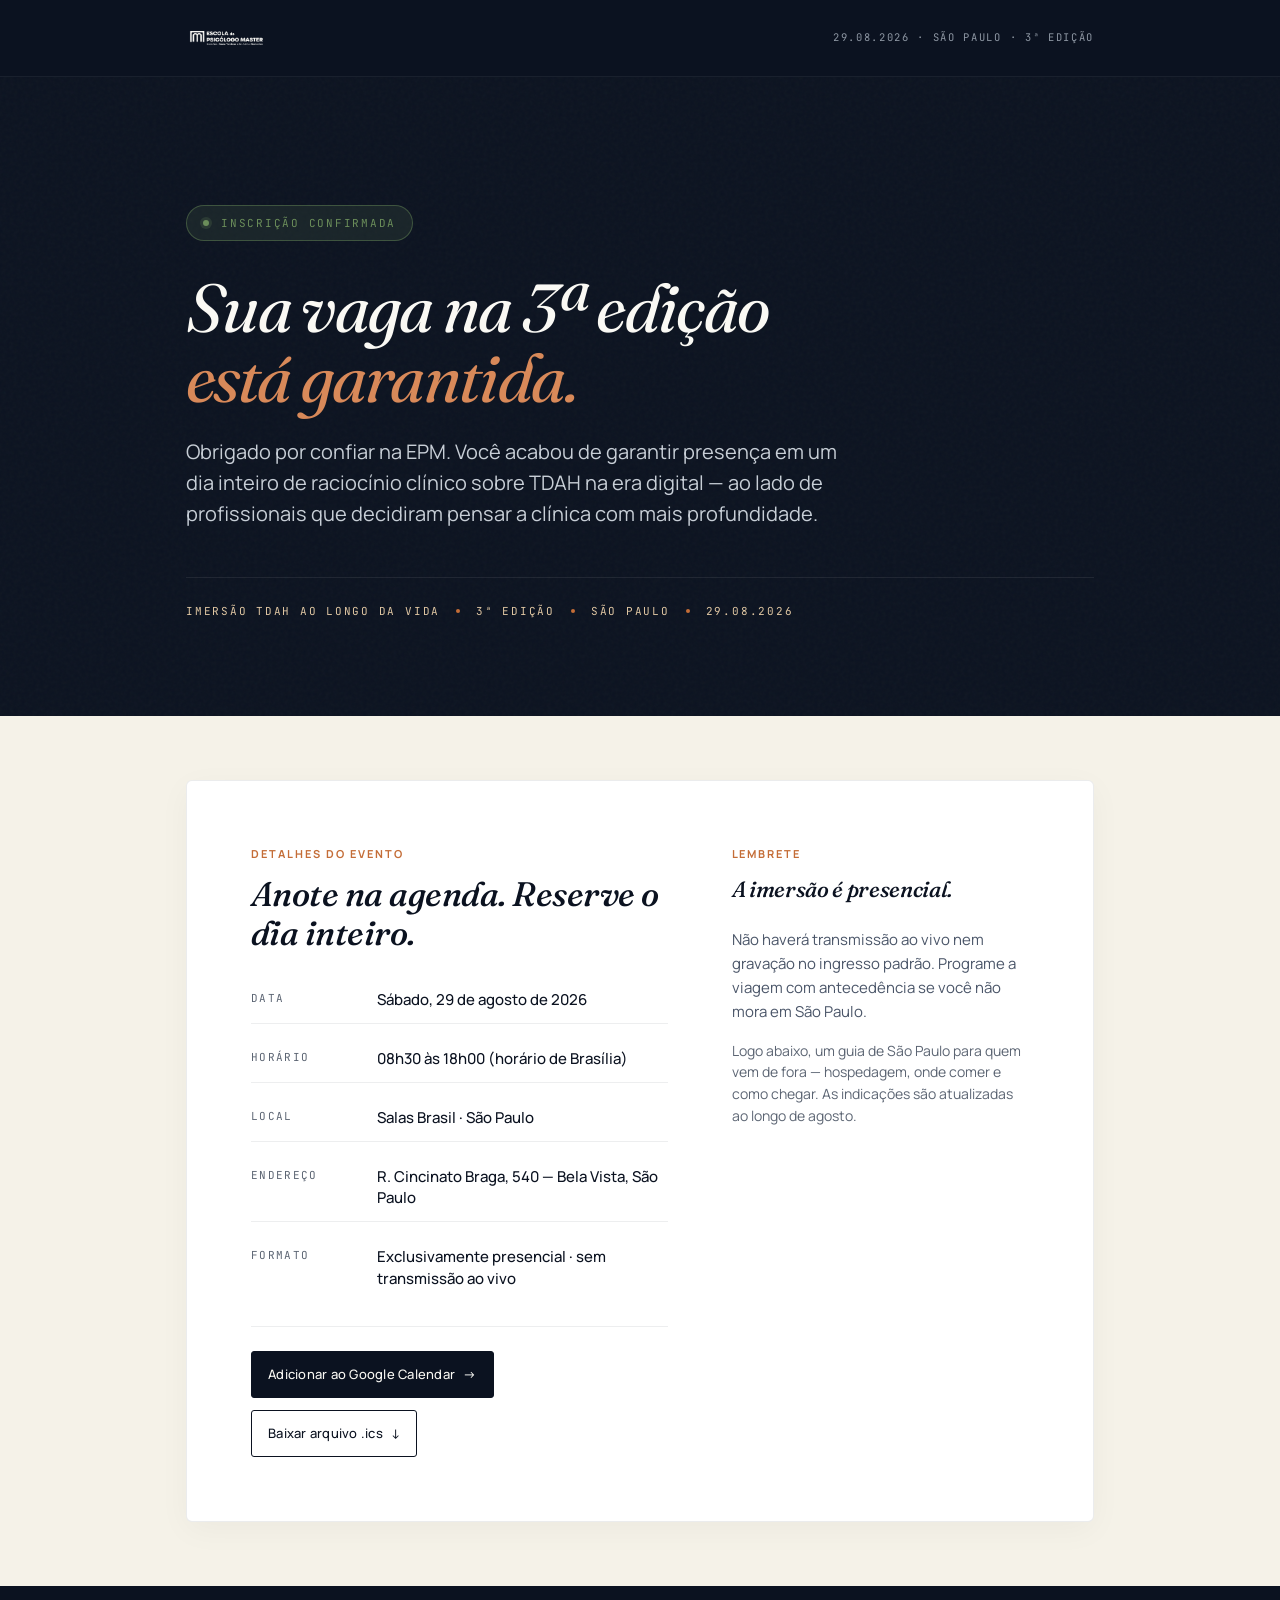
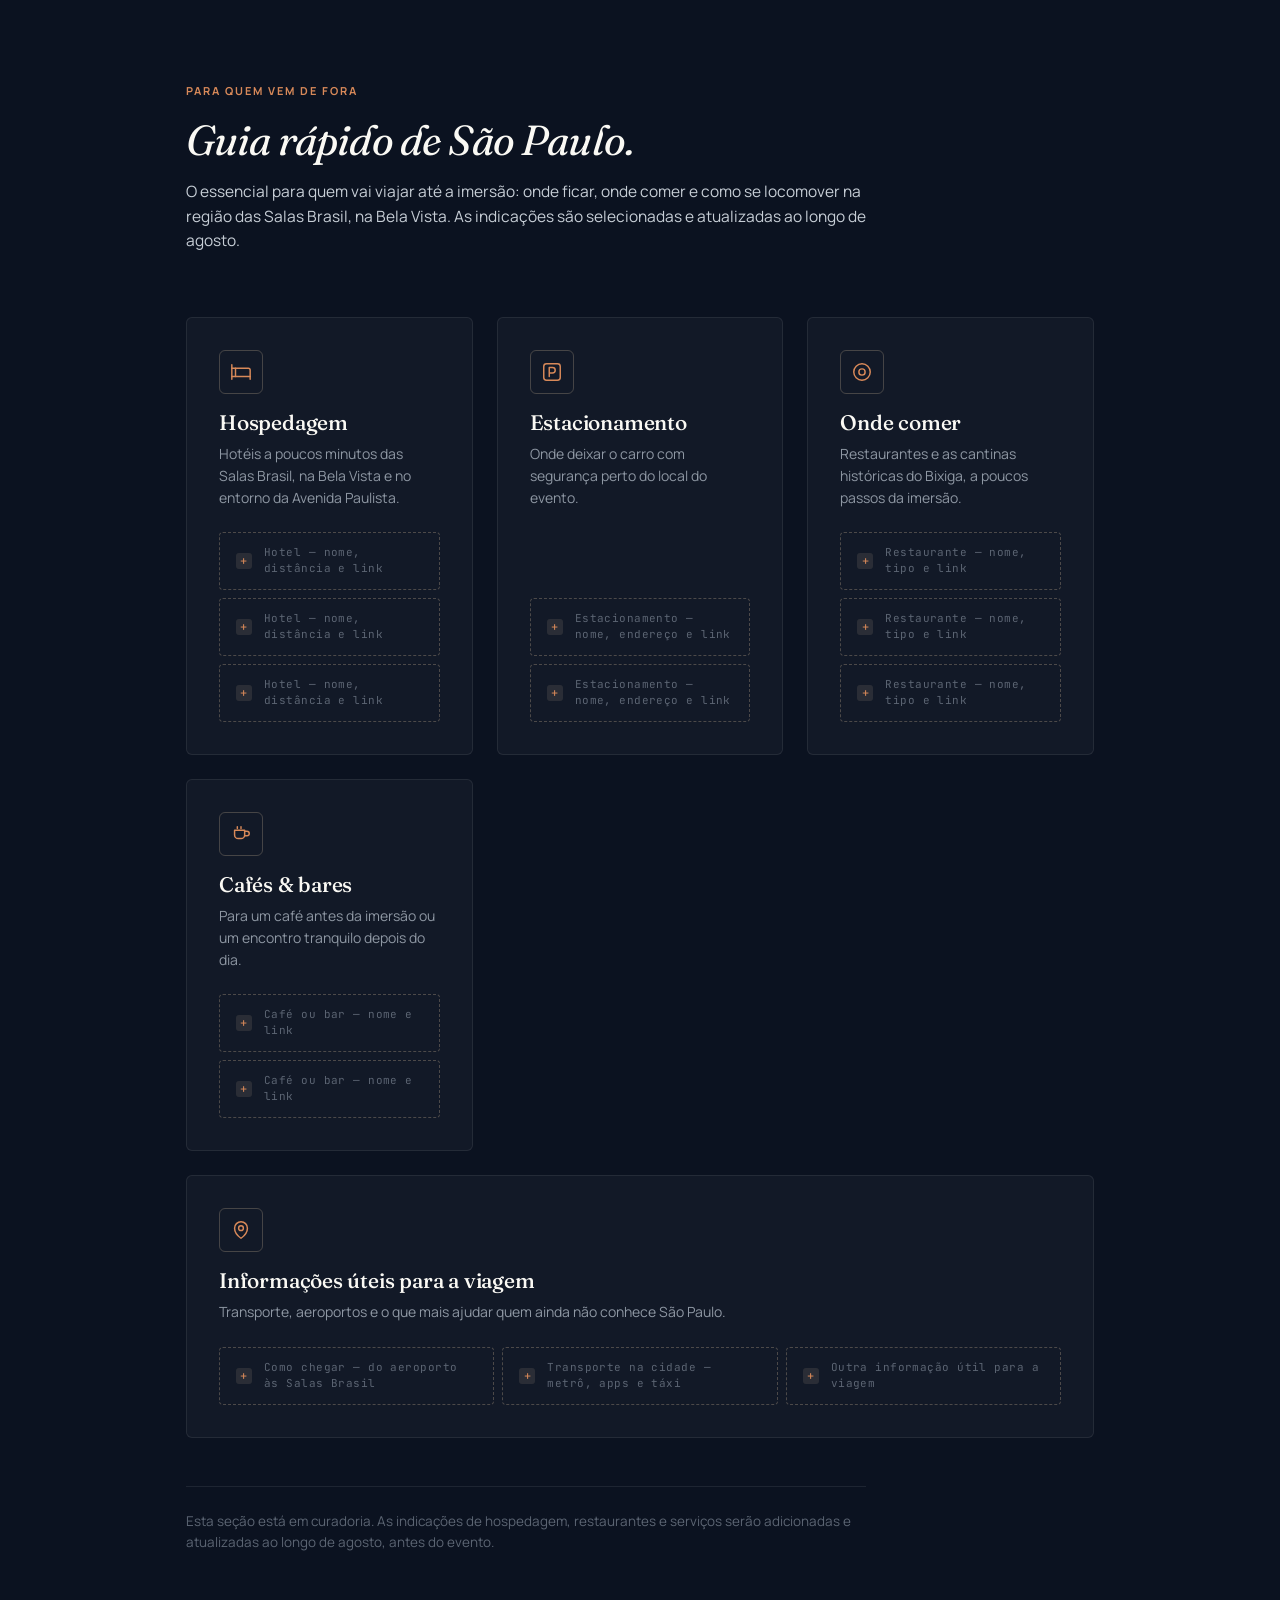
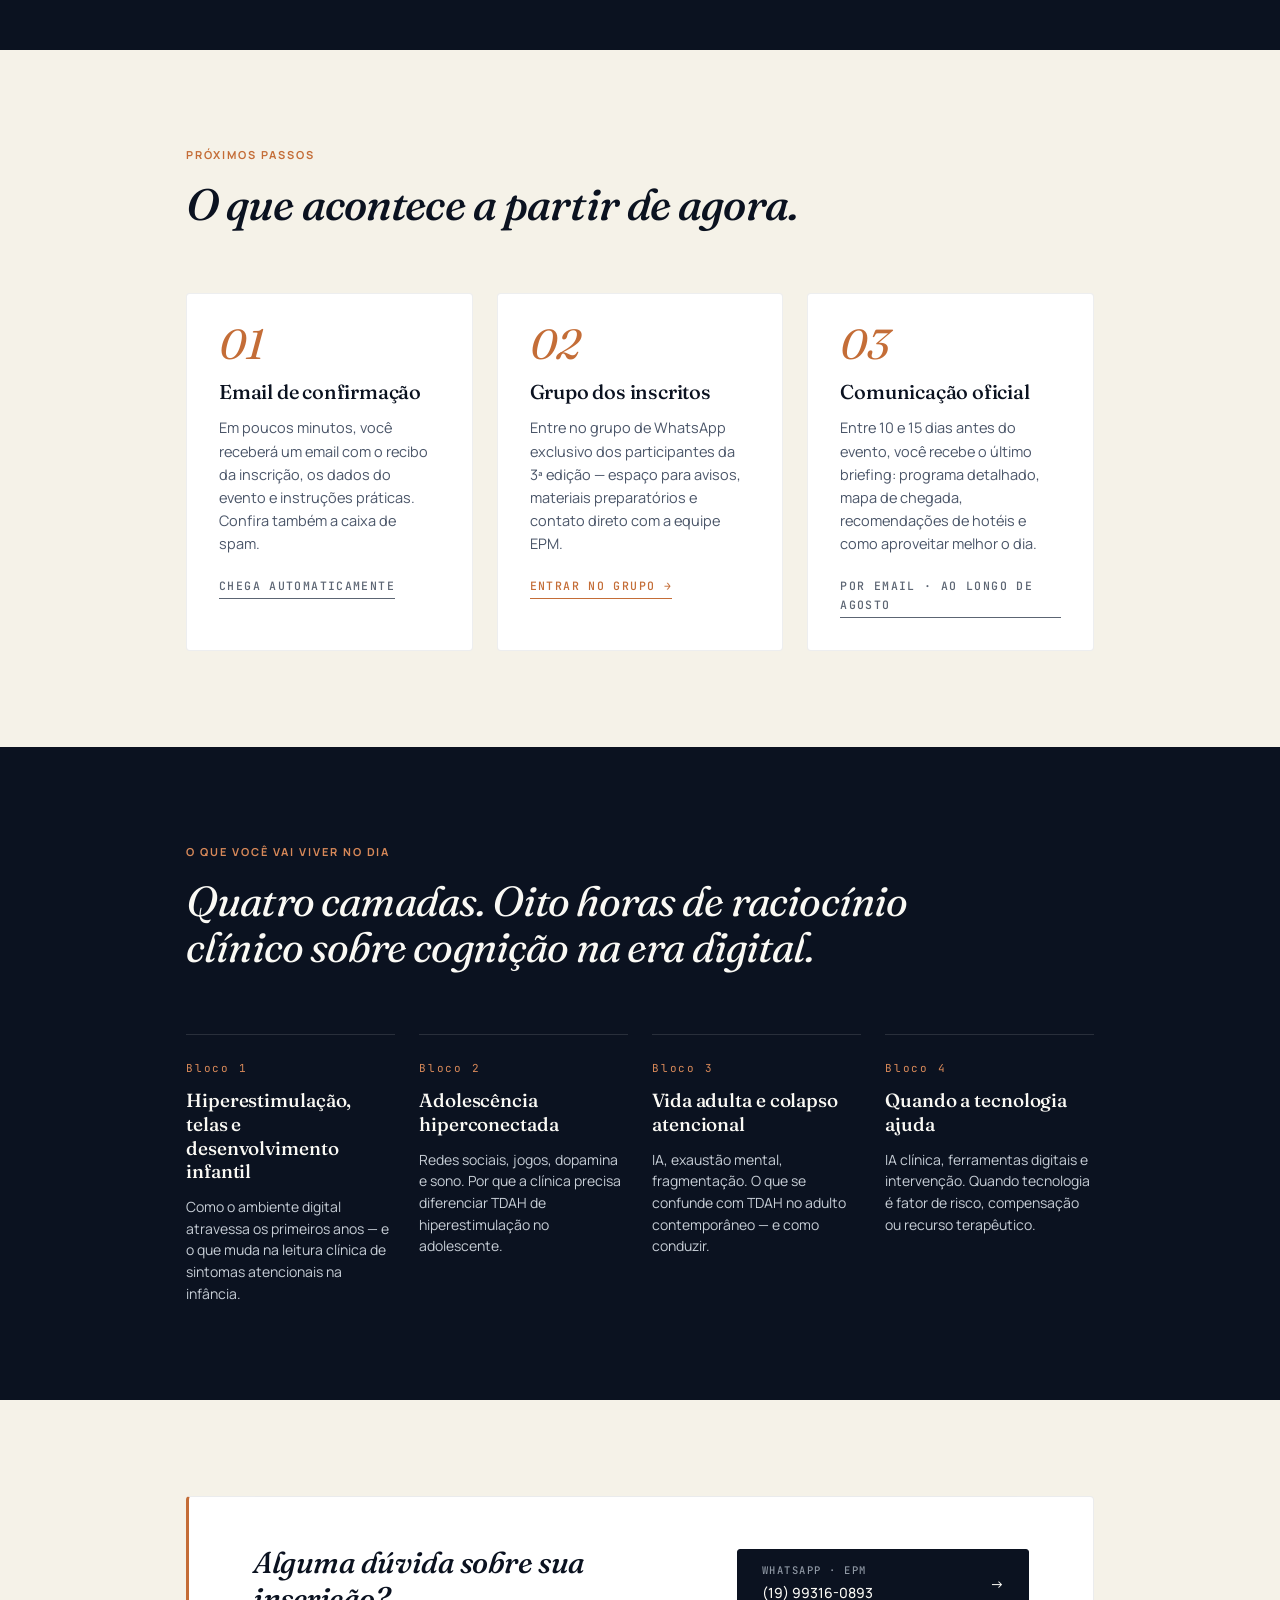
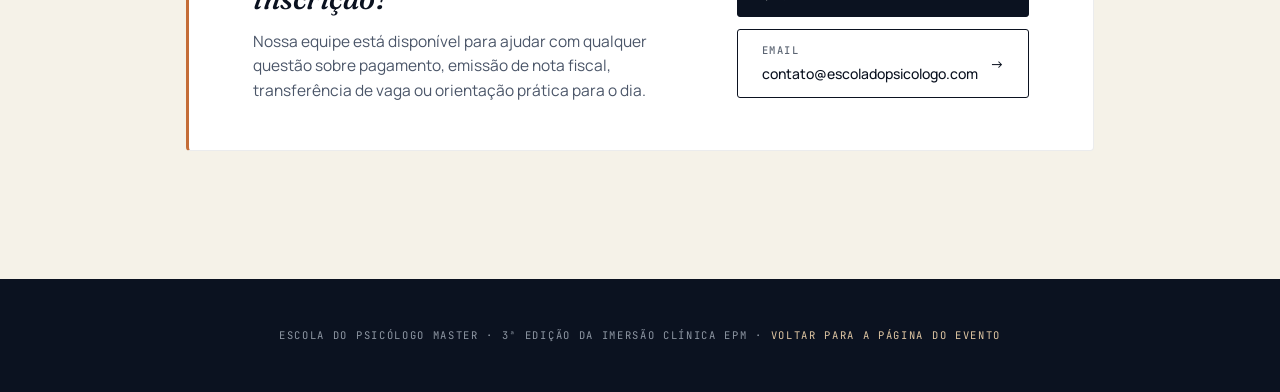
==== obrigado.html @ 42a2e984 "Otimiza imagens, SEO/acessibilidade, pagina de obrigado e ajustes da LP - Otimizacao de imagens (ass" ====
<!DOCTYPE html>
<html lang="pt-BR">
<head>
<meta charset="UTF-8" />
<meta name="viewport" content="width=device-width, initial-scale=1.0" />
<title>Inscrição confirmada · Imersão TDAH na Era Digital · 3ª Edição EPM</title>
<meta name="description" content="Sua vaga na 3ª edição da Imersão Clínica EPM — TDAH na era digital — está confirmada. 29 de agosto de 2026, São Paulo." />
<meta name="robots" content="noindex, nofollow" />
<link rel="icon" href="assets/favicon.png" type="image/png" />

<link rel="preconnect" href="https://fonts.googleapis.com" />
<link rel="preconnect" href="https://fonts.gstatic.com" crossorigin />
<link href="https://fonts.googleapis.com/css2?family=Manrope:wght@300;400;500;600;700;800&family=Fraunces:ital,opsz,wght@0,9..144,400;0,9..144,500;0,9..144,600;0,9..144,700;1,9..144,400;1,9..144,500;1,9..144,600&family=JetBrains+Mono:wght@400;500&display=swap" rel="stylesheet" />

<style>
/* =================== TOKENS =================== */
:root{
  --noite:#0B1220;
  --noite-2:#111A2C;
  --noite-3:#1A2438;
  --noite-4:#243049;

  --off-white-warm:#F5F2E8;
  --off-white:#FAF9F4;

  --terracota:#C46D37;
  --terracota-claro:#D88959;
  --terracota-escuro:#9E5328;
  --areia:#E0C7A3;

  --azul-cinza:#C7CED6;
  --azul-cinza-2:#8E97A3;
  --azul-cinza-3:#5C6573;
  --texto-light-2:#4a5568;

  --sucesso:#6B8E5A;

  --font-display:'Fraunces', Georgia, serif;
  --font-body:'Manrope', system-ui, sans-serif;
  --font-mono:'JetBrains Mono', ui-monospace, monospace;

  --s-1:4px; --s-2:8px; --s-3:12px; --s-4:16px;
  --s-5:24px; --s-6:32px; --s-7:48px; --s-8:64px;
  --s-9:96px; --s-10:128px;

  --container-max:1100px;
  --container-padding-desktop:96px;
  --container-padding-mobile:24px;
}

/* =================== RESET =================== */
*,*::before,*::after{box-sizing:border-box;}
html{scroll-behavior:smooth;-webkit-text-size-adjust:100%;}
body{
  margin:0;
  font-family:var(--font-body);
  font-weight:400;
  font-size:16px;
  line-height:1.65;
  color:var(--noite);
  background:var(--off-white-warm);
  -webkit-font-smoothing:antialiased;
  text-rendering:optimizeLegibility;
}
img{max-width:100%;display:block;}
a{color:inherit;text-decoration:none;}
:focus-visible{outline:2px solid var(--terracota);outline-offset:3px;border-radius:2px;}

/* =================== LAYOUT =================== */
.page{
  min-height:100vh;
  display:flex;
  flex-direction:column;
}
.container{
  max-width:var(--container-max);
  margin:0 auto;
  padding:0 var(--container-padding-desktop);
  width:100%;
}
.block{padding:var(--s-9) 0;}
.block.dark{background:var(--noite);color:var(--off-white);}
.block.light{background:var(--off-white-warm);color:var(--noite);}

/* =================== HEADER MINIMAL =================== */
.top-bar{
  padding:var(--s-5) 0;
  background:var(--noite);
  border-bottom:1px solid rgba(255,255,255,0.06);
}
.top-bar .container{
  display:flex;align-items:center;justify-content:space-between;gap:var(--s-4);
}
.top-bar .brand{
  display:flex;align-items:center;gap:var(--s-3);
  font-family:var(--font-mono);
  font-size:11px;
  letter-spacing:0.16em;
  text-transform:uppercase;
  color:var(--areia);
}
.top-bar .brand img{height:28px;}
.top-bar .event{
  font-family:var(--font-mono);
  font-size:10.5px;
  letter-spacing:0.16em;
  text-transform:uppercase;
  color:var(--azul-cinza-2);
}

/* =================== HERO CONFIRMAÇÃO =================== */
.confirm-hero{
  background:var(--noite);
  color:var(--off-white);
  padding:var(--s-10) 0 var(--s-9);
  position:relative;
  overflow:hidden;
}
.confirm-hero::before{
  content:'';
  position:absolute;
  inset:0;
  background-image:url('data:image/svg+xml,%3Csvg viewBox=%220 0 200 200%22 xmlns=%22http://www.w3.org/2000/svg%22%3E%3Cfilter id=%22noiseFilter%22%3E%3CfeTurbulence type=%22fractalNoise%22 baseFrequency=%220.85%22 numOctaves=%223%22 stitchTiles=%22stitch%22/%3E%3C/filter%3E%3Crect width=%22100%25%22 height=%22100%25%22 filter=%22url(%23noiseFilter)%22 opacity=%220.03%22/%3E%3C/svg%3E');
  pointer-events:none;
}
.confirm-hero .container{position:relative;z-index:1;}
.confirm-badge{
  display:inline-flex;align-items:center;gap:var(--s-3);
  padding:var(--s-2) var(--s-4);
  background:rgba(107,142,90,0.14);
  border:1px solid rgba(107,142,90,0.45);
  border-radius:999px;
  font-family:var(--font-mono);
  font-size:11px;
  letter-spacing:0.16em;
  text-transform:uppercase;
  color:var(--sucesso);
  margin-bottom:var(--s-6);
}
.confirm-badge .dot{
  width:6px;height:6px;border-radius:50%;
  background:var(--sucesso);
  box-shadow:0 0 0 3px rgba(107,142,90,0.2);
}
.confirm-title{
  font-family:var(--font-display);
  font-style:italic;
  font-weight:400;
  font-size:clamp(38px,5.5vw,68px);
  line-height:1.02;
  letter-spacing:-0.025em;
  margin:0 0 var(--s-5);
  color:var(--off-white);
}
.confirm-title .accent{color:var(--terracota-claro);}
.confirm-lead{
  font-size:clamp(17px,1.6vw,20px);
  line-height:1.55;
  color:var(--azul-cinza);
  max-width:660px;
  margin:0 0 var(--s-7);
}
.confirm-meta{
  display:flex;flex-wrap:wrap;align-items:center;gap:var(--s-4);
  padding-top:var(--s-5);
  border-top:1px solid rgba(255,255,255,0.08);
  font-family:var(--font-mono);
  font-size:11px;
  letter-spacing:0.16em;
  text-transform:uppercase;
  color:var(--areia);
}
.confirm-meta .sep{
  width:4px;height:4px;
  background:var(--terracota);
  border-radius:50%;
}

/* =================== EVENT CARD =================== */
.event-card-wrap{
  padding:var(--s-8) 0;
  background:var(--off-white-warm);
}
.event-card{
  background:#fff;
  border:1px solid rgba(11,18,32,0.08);
  border-radius:6px;
  padding:var(--s-8);
  display:grid;
  grid-template-columns:1.4fr 1fr;
  gap:var(--s-8);
  align-items:start;
  box-shadow:0 8px 32px rgba(11,18,32,0.04);
}
.event-card h2{
  font-family:var(--font-display);
  font-weight:500;
  font-style:italic;
  font-size:clamp(26px,3vw,34px);
  line-height:1.15;
  letter-spacing:-0.015em;
  margin:0 0 var(--s-5);
  color:var(--noite);
}
.event-card .overline{
  font-family:var(--font-body);
  font-size:11px;
  font-weight:700;
  letter-spacing:0.18em;
  text-transform:uppercase;
  color:var(--terracota);
  display:block;
  margin-bottom:var(--s-3);
}
.event-info{
  list-style:none;padding:0;margin:0;
  display:grid;gap:var(--s-3);
}
.event-info li{
  display:grid;
  grid-template-columns:110px 1fr;
  gap:var(--s-4);
  padding:var(--s-3) 0;
  border-bottom:1px solid rgba(11,18,32,0.07);
  font-size:15px;
  line-height:1.45;
}
.event-info li:last-child{border-bottom:none;}
.event-info .k{
  font-family:var(--font-mono);
  font-size:11px;
  letter-spacing:0.12em;
  text-transform:uppercase;
  color:var(--azul-cinza-3);
  align-self:start;
  padding-top:2px;
}
.event-info .v{color:var(--noite);font-weight:500;}
.calendar-buttons{
  display:flex;flex-wrap:wrap;gap:var(--s-3);
  margin-top:var(--s-5);
  padding-top:var(--s-5);
  border-top:1px solid rgba(11,18,32,0.07);
}
.btn-calendar{
  display:inline-flex;align-items:center;gap:var(--s-2);
  padding:var(--s-3) var(--s-4);
  background:var(--noite);
  color:var(--off-white);
  font-family:var(--font-body);
  font-weight:500;
  font-size:13px;
  letter-spacing:0.02em;
  border-radius:3px;
  border:1px solid var(--noite);
  transition:transform 200ms ease, background 200ms ease;
  cursor:pointer;
}
.btn-calendar:hover{
  background:var(--noite-3);
  transform:translateY(-1px);
}
.btn-calendar.ghost{
  background:transparent;
  color:var(--noite);
}
.btn-calendar.ghost:hover{
  background:var(--noite);
  color:var(--off-white);
}

/* =================== NEXT STEPS =================== */
.steps{
  padding:var(--s-9) 0;
  background:var(--off-white-warm);
}
.steps-head{
  max-width:680px;
  margin:0 0 var(--s-8);
}
.steps-head .overline{
  font-family:var(--font-body);
  font-size:11px;
  font-weight:700;
  letter-spacing:0.18em;
  text-transform:uppercase;
  color:var(--terracota);
  display:block;
  margin-bottom:var(--s-4);
}
.steps-head h2{
  font-family:var(--font-display);
  font-weight:500;
  font-style:italic;
  font-size:clamp(30px,3.8vw,44px);
  line-height:1.1;
  letter-spacing:-0.02em;
  color:var(--noite);
  margin:0;
}
.steps-grid{
  display:grid;
  grid-template-columns:repeat(3,1fr);
  gap:var(--s-5);
}
.step{
  background:#fff;
  border:1px solid rgba(11,18,32,0.07);
  border-radius:4px;
  padding:var(--s-6);
  position:relative;
}
.step-num{
  display:block;
  font-family:var(--font-display);
  font-style:italic;
  font-size:42px;
  line-height:0.9;
  color:var(--terracota);
  margin-bottom:var(--s-4);
}
.step h3{
  font-family:var(--font-display);
  font-weight:500;
  font-size:20px;
  line-height:1.25;
  letter-spacing:-0.01em;
  margin:0 0 var(--s-3);
  color:var(--noite);
}
.step p{
  font-size:14.5px;
  line-height:1.6;
  color:var(--texto-light-2);
  margin:0 0 var(--s-4);
}
.step .step-cta{
  display:inline-flex;align-items:center;gap:var(--s-2);
  font-family:var(--font-mono);
  font-size:11.5px;
  letter-spacing:0.12em;
  text-transform:uppercase;
  color:var(--terracota);
  font-weight:500;
  border-bottom:1px solid var(--terracota);
  padding-bottom:2px;
  transition:color 200ms;
}
.step .step-cta:hover{color:var(--terracota-escuro);}
.step .step-cta.muted{
  color:var(--azul-cinza-3);
  border-bottom-color:var(--azul-cinza-3);
}

/* =================== EXPECTATIVA =================== */
.recap{
  background:var(--noite);
  color:var(--off-white);
  padding:var(--s-9) 0;
}
.recap .overline{
  font-family:var(--font-body);
  font-size:11px;
  font-weight:700;
  letter-spacing:0.18em;
  text-transform:uppercase;
  color:var(--terracota-claro);
  display:block;
  margin-bottom:var(--s-4);
}
.recap h2{
  font-family:var(--font-display);
  font-style:italic;
  font-weight:400;
  font-size:clamp(28px,3.6vw,42px);
  line-height:1.1;
  letter-spacing:-0.02em;
  color:var(--off-white);
  max-width:760px;
  margin:0 0 var(--s-8);
}
.recap-grid{
  display:grid;
  grid-template-columns:repeat(4,1fr);
  gap:var(--s-5);
}
.recap-item{
  border-top:1px solid rgba(255,255,255,0.12);
  padding-top:var(--s-5);
}
.recap-item .num{
  font-family:var(--font-mono);
  font-size:11px;
  letter-spacing:0.16em;
  color:var(--terracota-claro);
  display:block;
  margin-bottom:var(--s-3);
}
.recap-item h3{
  font-family:var(--font-display);
  font-weight:500;
  font-size:19px;
  line-height:1.25;
  letter-spacing:-0.005em;
  color:var(--off-white);
  margin:0 0 var(--s-3);
}
.recap-item p{
  font-size:14px;
  line-height:1.55;
  color:var(--azul-cinza);
  margin:0;
}

/* =================== SUPPORT =================== */
.support{
  background:var(--off-white-warm);
  padding:var(--s-9) 0 var(--s-10);
}
.support-card{
  background:#fff;
  border:1px solid rgba(11,18,32,0.08);
  border-left:3px solid var(--terracota);
  border-radius:4px;
  padding:var(--s-7) var(--s-8);
  display:grid;
  grid-template-columns:1fr auto;
  gap:var(--s-7);
  align-items:center;
}
.support-card h2{
  font-family:var(--font-display);
  font-style:italic;
  font-weight:500;
  font-size:clamp(24px,2.6vw,30px);
  line-height:1.2;
  letter-spacing:-0.015em;
  margin:0 0 var(--s-3);
  color:var(--noite);
}
.support-card p{
  font-size:15.5px;
  line-height:1.55;
  color:var(--texto-light-2);
  margin:0;
}
.support-actions{
  display:flex;flex-direction:column;gap:var(--s-3);
  min-width:240px;
}
.btn-support{
  display:inline-flex;align-items:center;justify-content:space-between;gap:var(--s-3);
  padding:var(--s-3) var(--s-5);
  background:var(--noite);
  color:var(--off-white);
  font-family:var(--font-body);
  font-weight:500;
  font-size:14px;
  border-radius:3px;
  border:1px solid var(--noite);
  transition:background 200ms ease, transform 200ms ease;
}
.btn-support:hover{background:var(--noite-3);transform:translateY(-1px);}
.btn-support.ghost{
  background:transparent;color:var(--noite);
}
.btn-support.ghost:hover{
  background:var(--noite);color:var(--off-white);
}
.btn-support .label{
  font-family:var(--font-mono);
  font-size:10.5px;
  letter-spacing:0.14em;
  text-transform:uppercase;
  color:var(--azul-cinza-2);
  display:block;
  margin-bottom:2px;
}
.btn-support.ghost .label{color:var(--azul-cinza-3);}

/* =================== FOOTER =================== */
.foot{
  background:var(--noite);
  color:var(--off-white);
  padding:var(--s-7) 0;
  text-align:center;
  font-family:var(--font-mono);
  font-size:10.5px;
  letter-spacing:0.16em;
  text-transform:uppercase;
  color:var(--azul-cinza-2);
}
.foot a{color:var(--areia);}
.foot a:hover{color:var(--terracota-claro);}

/* =================== GUIA SÃO PAULO =================== */
.guide{
  background:var(--noite);
  color:var(--off-white);
  padding:var(--s-9) 0;
}
.guide .overline{
  font-family:var(--font-body);
  font-size:11px;font-weight:700;letter-spacing:0.18em;
  text-transform:uppercase;color:var(--terracota-claro);
  display:block;margin-bottom:var(--s-4);
}
.guide-head{max-width:680px;margin:0 0 var(--s-8);}
.guide-head h2{
  font-family:var(--font-display);font-style:italic;font-weight:400;
  font-size:clamp(28px,3.6vw,42px);line-height:1.1;letter-spacing:-0.02em;
  color:var(--off-white);margin:0 0 var(--s-4);
}
.guide-head p{
  font-size:15.5px;line-height:1.6;color:var(--azul-cinza);margin:0;
}
.guide-grid{
  display:grid;
  grid-template-columns:repeat(auto-fit,minmax(220px,1fr));
  gap:var(--s-5);
}
.guide-card{
  background:rgba(255,255,255,0.03);
  border:1px solid rgba(255,255,255,0.08);
  border-radius:6px;
  padding:var(--s-6);
  display:flex;flex-direction:column;
}
.guide-card.guide-wide{margin-top:var(--s-5);}
.guide-ico{
  display:flex;align-items:center;justify-content:center;
  width:44px;height:44px;
  border:1px solid rgba(224,199,163,0.25);
  border-radius:6px;
  color:var(--terracota-claro);
  margin-bottom:var(--s-4);
}
.guide-ico svg{width:22px;height:22px;}
.guide-card h3{
  font-family:var(--font-display);font-weight:500;
  font-size:21px;line-height:1.2;letter-spacing:-0.01em;
  color:var(--off-white);margin:0 0 var(--s-2);
}
.guide-card .desc{
  font-size:14px;line-height:1.55;color:var(--azul-cinza-2);
  margin:0 0 var(--s-5);
}
.guide-slots{display:flex;flex-direction:column;gap:var(--s-2);margin-top:auto;}
.guide-slots-cols{
  display:grid;grid-template-columns:repeat(auto-fit,minmax(220px,1fr));gap:var(--s-2);
}
.guide-slot{
  display:flex;align-items:center;gap:var(--s-3);
  padding:var(--s-3) var(--s-4);
  border:1px dashed rgba(224,199,163,0.28);
  border-radius:4px;
  font-family:var(--font-mono);
  font-size:11px;letter-spacing:0.04em;line-height:1.45;
  color:var(--azul-cinza-3);
}
a.guide-slot{
  border-style:solid;
  border-color:rgba(224,199,163,0.22);
  color:var(--azul-cinza);
  transition:border-color 200ms ease,color 200ms ease,background 200ms ease;
}
a.guide-slot:hover{
  border-color:rgba(224,199,163,0.55);
  background:rgba(255,255,255,0.03);
  color:var(--off-white);
}
.guide-slot .mark{
  flex-shrink:0;width:16px;height:16px;border-radius:3px;
  display:flex;align-items:center;justify-content:center;
  background:rgba(224,199,163,0.12);color:var(--terracota-claro);
  font-size:12px;line-height:1;
}
.guide-note{
  margin:var(--s-7) 0 0;
  padding-top:var(--s-5);
  border-top:1px solid rgba(255,255,255,0.08);
  font-size:13.5px;line-height:1.6;
  color:var(--azul-cinza-3);
  max-width:680px;
}

/* =================== RESPONSIVE =================== */
@media (max-width:900px){
  .container{padding:0 var(--container-padding-mobile);}
  .block{padding:var(--s-8) 0;}
  .guide{padding:var(--s-8) 0;}
  .confirm-hero{padding:var(--s-8) 0 var(--s-7);}
  .event-card{
    grid-template-columns:1fr;
    gap:var(--s-6);
    padding:var(--s-6);
  }
  .steps-grid{grid-template-columns:1fr;}
  .recap-grid{grid-template-columns:1fr 1fr;}
  .support-card{
    grid-template-columns:1fr;
    padding:var(--s-6);
  }
  .support-actions{min-width:0;}
  .top-bar .event{display:none;}
  .event-info li{grid-template-columns:90px 1fr;}
}
@media (max-width:560px){
  .recap-grid{grid-template-columns:1fr;}
  .calendar-buttons{flex-direction:column;align-items:stretch;}
  .btn-calendar{justify-content:center;}
}
</style>
</head>
<body>
<div class="page">

  <!-- ========== TOP BAR ========== -->
  <header class="top-bar">
    <div class="container">
      <div class="brand">
        <img src="assets/logo-branco.png" alt="Escola do Psicólogo Master" />
      </div>
      <div class="event">29.08.2026 · São Paulo · 3ª Edição</div>
    </div>
  </header>

  <!-- ========== CONFIRMAÇÃO ========== -->
  <section class="confirm-hero">
    <div class="container">
      <span class="confirm-badge">
        <span class="dot"></span>
        Inscrição confirmada
      </span>
      <h1 class="confirm-title">
        Sua vaga na 3ª edição<br/>
        <span class="accent">está garantida.</span>
      </h1>
      <p class="confirm-lead">
        Obrigado por confiar na EPM. Você acabou de garantir presença em um dia inteiro de raciocínio clínico sobre TDAH na era digital — ao lado de profissionais que decidiram pensar a clínica com mais profundidade.
      </p>
      <div class="confirm-meta">
        <span>Imersão TDAH ao Longo da Vida</span>
        <span class="sep"></span>
        <span>3ª Edição</span>
        <span class="sep"></span>
        <span>São Paulo</span>
        <span class="sep"></span>
        <span>29.08.2026</span>
      </div>
    </div>
  </section>

  <!-- ========== CARD COM DETALHES ========== -->
  <section class="event-card-wrap">
    <div class="container">
      <div class="event-card">
        <div>
          <span class="overline">Detalhes do evento</span>
          <h2>Anote na agenda. Reserve o dia inteiro.</h2>
          <ul class="event-info">
            <li>
              <span class="k">Data</span>
              <span class="v">Sábado, 29 de agosto de 2026</span>
            </li>
            <li>
              <span class="k">Horário</span>
              <span class="v">08h30 às 18h00 (horário de Brasília)</span>
            </li>
            <li>
              <span class="k">Local</span>
              <span class="v">Salas Brasil · São Paulo</span>
            </li>
            <li>
              <span class="k">Endereço</span>
              <span class="v">R. Cincinato Braga, 540 — Bela Vista, São Paulo</span>
            </li>
            <li>
              <span class="k">Formato</span>
              <span class="v">Exclusivamente presencial · sem transmissão ao vivo</span>
            </li>
          </ul>
          <div class="calendar-buttons">
            <a class="btn-calendar"
               href="https://www.google.com/calendar/render?action=TEMPLATE&text=Imers%C3%A3o+TDAH+na+Era+Digital+%C2%B7+3%C2%AA+Edi%C3%A7%C3%A3o+EPM&dates=20260829T113000Z%2F20260829T210000Z&details=3%C2%AA+edi%C3%A7%C3%A3o+da+Imers%C3%A3o+Cl%C3%ADnica+EPM+%E2%80%94+TDAH+na+era+digital.+Sua+vaga+est%C3%A1+confirmada.&location=Salas+Brasil%2C+R.+Cincinato+Braga%2C+540+%E2%80%94+Bela+Vista%2C+S%C3%A3o+Paulo"
               target="_blank" rel="noopener">
              <span>Adicionar ao Google Calendar</span>
              <span aria-hidden="true">→</span>
            </a>
            <a class="btn-calendar ghost" href="imersao-tdah-3a-edicao.ics" download>
              <span>Baixar arquivo .ics</span>
              <span aria-hidden="true">↓</span>
            </a>
          </div>
        </div>
        <div>
          <span class="overline">Lembrete</span>
          <h2 style="font-size:22px;line-height:1.3;">A imersão é presencial.</h2>
          <p style="font-size:15px;line-height:1.6;color:var(--texto-light-2);margin:0 0 var(--s-4);">
            Não haverá transmissão ao vivo nem gravação no ingresso padrão. Programe a viagem com antecedência se você não mora em São Paulo.
          </p>
          <p style="font-size:14px;line-height:1.55;color:var(--azul-cinza-3);margin:0;">
            Logo abaixo, um guia de São Paulo para quem vem de fora — hospedagem, onde comer e como chegar. As indicações são atualizadas ao longo de agosto.
          </p>
        </div>
      </div>
    </div>
  </section>

  <!-- ========== GUIA SÃO PAULO (PARA QUEM VEM DE FORA) ========== -->
  <section class="guide">
    <div class="container">
      <span class="overline">Para quem vem de fora</span>
      <div class="guide-head">
        <h2>Guia rápido de São Paulo.</h2>
        <p>O essencial para quem vai viajar até a imersão: onde ficar, onde comer e como se locomover na região das Salas Brasil, na Bela Vista. As indicações são selecionadas e atualizadas ao longo de agosto.</p>
      </div>

      <!--
        ============================================================
        COMO PREENCHER ESTE GUIA
        Cada ".guide-slot" abaixo e um espaco reservado (borda tracejada).
        Para publicar uma indicacao real, troque o <span class="guide-slot">
        por um link <a>, mantendo a mesma estrutura interna:

        <a class="guide-slot" href="https://LINK-DO-LOCAL" target="_blank" rel="noopener">
          <span class="mark">&rarr;</span> Nome do local &mdash; bairro / distancia
        </a>

        Pode adicionar ou remover quantos slots quiser em cada categoria.
        ============================================================
      -->

      <div class="guide-grid">

        <article class="guide-card">
          <span class="guide-ico" aria-hidden="true">
            <svg viewBox="0 0 24 24" fill="none" stroke="currentColor" stroke-width="1.6" stroke-linecap="round" stroke-linejoin="round"><path d="M2 4v16"/><path d="M2 8h18a2 2 0 0 1 2 2v10"/><path d="M2 17h20"/><path d="M6 8v9"/></svg>
          </span>
          <h3>Hospedagem</h3>
          <p class="desc">Hotéis a poucos minutos das Salas Brasil, na Bela Vista e no entorno da Avenida Paulista.</p>
          <div class="guide-slots">
            <span class="guide-slot"><span class="mark">+</span> Hotel — nome, distância e link</span>
            <span class="guide-slot"><span class="mark">+</span> Hotel — nome, distância e link</span>
            <span class="guide-slot"><span class="mark">+</span> Hotel — nome, distância e link</span>
          </div>
        </article>

        <article class="guide-card">
          <span class="guide-ico" aria-hidden="true">
            <svg viewBox="0 0 24 24" fill="none" stroke="currentColor" stroke-width="1.6" stroke-linecap="round" stroke-linejoin="round"><rect x="3" y="3" width="18" height="18" rx="3"/><path d="M9 17V7h3.5a3 3 0 0 1 0 6H9"/></svg>
          </span>
          <h3>Estacionamento</h3>
          <p class="desc">Onde deixar o carro com segurança perto do local do evento.</p>
          <div class="guide-slots">
            <span class="guide-slot"><span class="mark">+</span> Estacionamento — nome, endereço e link</span>
            <span class="guide-slot"><span class="mark">+</span> Estacionamento — nome, endereço e link</span>
          </div>
        </article>

        <article class="guide-card">
          <span class="guide-ico" aria-hidden="true">
            <svg viewBox="0 0 24 24" fill="none" stroke="currentColor" stroke-width="1.6" stroke-linecap="round" stroke-linejoin="round"><circle cx="12" cy="12" r="9"/><circle cx="12" cy="12" r="3.4"/></svg>
          </span>
          <h3>Onde comer</h3>
          <p class="desc">Restaurantes e as cantinas históricas do Bixiga, a poucos passos da imersão.</p>
          <div class="guide-slots">
            <span class="guide-slot"><span class="mark">+</span> Restaurante — nome, tipo e link</span>
            <span class="guide-slot"><span class="mark">+</span> Restaurante — nome, tipo e link</span>
            <span class="guide-slot"><span class="mark">+</span> Restaurante — nome, tipo e link</span>
          </div>
        </article>

        <article class="guide-card">
          <span class="guide-ico" aria-hidden="true">
            <svg viewBox="0 0 24 24" fill="none" stroke="currentColor" stroke-width="1.6" stroke-linecap="round" stroke-linejoin="round"><path d="M5 8h11v5a4 4 0 0 1-4 4H9a4 4 0 0 1-4-4V8Z"/><path d="M16 9h2.5a2.5 2.5 0 0 1 0 5H16"/><path d="M8 4v2"/><path d="M12 4v2"/></svg>
          </span>
          <h3>Cafés &amp; bares</h3>
          <p class="desc">Para um café antes da imersão ou um encontro tranquilo depois do dia.</p>
          <div class="guide-slots">
            <span class="guide-slot"><span class="mark">+</span> Café ou bar — nome e link</span>
            <span class="guide-slot"><span class="mark">+</span> Café ou bar — nome e link</span>
          </div>
        </article>

      </div>

      <article class="guide-card guide-wide">
        <span class="guide-ico" aria-hidden="true">
          <svg viewBox="0 0 24 24" fill="none" stroke="currentColor" stroke-width="1.6" stroke-linecap="round" stroke-linejoin="round"><path d="M19 10c0 6-7 11-7 11s-7-5-7-11a7 7 0 0 1 14 0Z"/><circle cx="12" cy="10" r="2.6"/></svg>
        </span>
        <h3>Informações úteis para a viagem</h3>
        <p class="desc">Transporte, aeroportos e o que mais ajudar quem ainda não conhece São Paulo.</p>
        <div class="guide-slots guide-slots-cols">
          <span class="guide-slot"><span class="mark">+</span> Como chegar — do aeroporto às Salas Brasil</span>
          <span class="guide-slot"><span class="mark">+</span> Transporte na cidade — metrô, apps e táxi</span>
          <span class="guide-slot"><span class="mark">+</span> Outra informação útil para a viagem</span>
        </div>
      </article>

      <p class="guide-note">Esta seção está em curadoria. As indicações de hospedagem, restaurantes e serviços serão adicionadas e atualizadas ao longo de agosto, antes do evento.</p>

      <!-- Espaço reservado: a "Agenda do fim de semana em São Paulo" (missas no Mosteiro de São Bento, feiras e eventos culturais de sexta 28, sábado 29 à noite e domingo 30 de agosto) será adicionada depois, quando houver programação confirmada. -->

    </div>
  </section>

  <!-- ========== PRÓXIMOS PASSOS ========== -->
  <section class="steps">
    <div class="container">
      <div class="steps-head">
        <span class="overline">Próximos passos</span>
        <h2>O que acontece a partir de agora.</h2>
      </div>

      <div class="steps-grid">
        <article class="step">
          <span class="step-num">01</span>
          <h3>Email de confirmação</h3>
          <p>Em poucos minutos, você receberá um email com o recibo da inscrição, os dados do evento e instruções práticas. Confira também a caixa de spam.</p>
          <span class="step-cta muted">Chega automaticamente</span>
        </article>

        <article class="step">
          <span class="step-num">02</span>
          <h3>Grupo dos inscritos</h3>
          <p>Entre no grupo de WhatsApp exclusivo dos participantes da 3ª edição — espaço para avisos, materiais preparatórios e contato direto com a equipe EPM.</p>
          <a class="step-cta" href="https://chat.whatsapp.com/FvDfGy02kiiCOXYEYqFWWh" target="_blank" rel="noopener">
            Entrar no grupo →
          </a>
        </article>

        <article class="step">
          <span class="step-num">03</span>
          <h3>Comunicação oficial</h3>
          <p>Entre 10 e 15 dias antes do evento, você recebe o último briefing: programa detalhado, mapa de chegada, recomendações de hotéis e como aproveitar melhor o dia.</p>
          <span class="step-cta muted">Por email · ao longo de agosto</span>
        </article>
      </div>
    </div>
  </section>

  <!-- ========== O QUE ESPERAR ========== -->
  <section class="recap">
    <div class="container">
      <span class="overline">O que você vai viver no dia</span>
      <h2>Quatro camadas. Oito horas de raciocínio clínico sobre cognição na era digital.</h2>
      <div class="recap-grid">
        <div class="recap-item">
          <span class="num">Bloco 1</span>
          <h3>Hiperestimulação, telas e desenvolvimento infantil</h3>
          <p>Como o ambiente digital atravessa os primeiros anos — e o que muda na leitura clínica de sintomas atencionais na infância.</p>
        </div>
        <div class="recap-item">
          <span class="num">Bloco 2</span>
          <h3>Adolescência hiperconectada</h3>
          <p>Redes sociais, jogos, dopamina e sono. Por que a clínica precisa diferenciar TDAH de hiperestimulação no adolescente.</p>
        </div>
        <div class="recap-item">
          <span class="num">Bloco 3</span>
          <h3>Vida adulta e colapso atencional</h3>
          <p>IA, exaustão mental, fragmentação. O que se confunde com TDAH no adulto contemporâneo — e como conduzir.</p>
        </div>
        <div class="recap-item">
          <span class="num">Bloco 4</span>
          <h3>Quando a tecnologia ajuda</h3>
          <p>IA clínica, ferramentas digitais e intervenção. Quando tecnologia é fator de risco, compensação ou recurso terapêutico.</p>
        </div>
      </div>
    </div>
  </section>

  <!-- ========== SUPORTE ========== -->
  <section class="support">
    <div class="container">
      <div class="support-card">
        <div>
          <h2>Alguma dúvida sobre sua inscrição?</h2>
          <p>Nossa equipe está disponível para ajudar com qualquer questão sobre pagamento, emissão de nota fiscal, transferência de vaga ou orientação prática para o dia.</p>
        </div>
        <div class="support-actions">
          <a class="btn-support" href="https://wa.me/5519993160893?text=Ol%C3%A1%20EPM%2C%20acabei%20de%20me%20inscrever%20na%20Imers%C3%A3o%20TDAH%20%E2%80%94%203%C2%AA%20Edi%C3%A7%C3%A3o%20e%20tenho%20uma%20d%C3%BAvida%20sobre%20a%20minha%20inscri%C3%A7%C3%A3o%3A%20" target="_blank" rel="noopener">
            <span>
              <span class="label">WhatsApp · EPM</span>
              <span>(19) 99316-0893</span>
            </span>
            <span aria-hidden="true">→</span>
          </a>
          <a class="btn-support ghost" href="mailto:contato@escoladopsicologo.com">
            <span>
              <span class="label">Email</span>
              <span>contato@escoladopsicologo.com</span>
            </span>
            <span aria-hidden="true">→</span>
          </a>
        </div>
      </div>
    </div>
  </section>

  <!-- ========== FOOTER ========== -->
  <footer class="foot">
    <div class="container">
      Escola do Psicólogo Master · 3ª Edição da Imersão Clínica EPM · <a href="index.html">Voltar para a página do evento</a>
    </div>
  </footer>

</div>
</body>
</html>
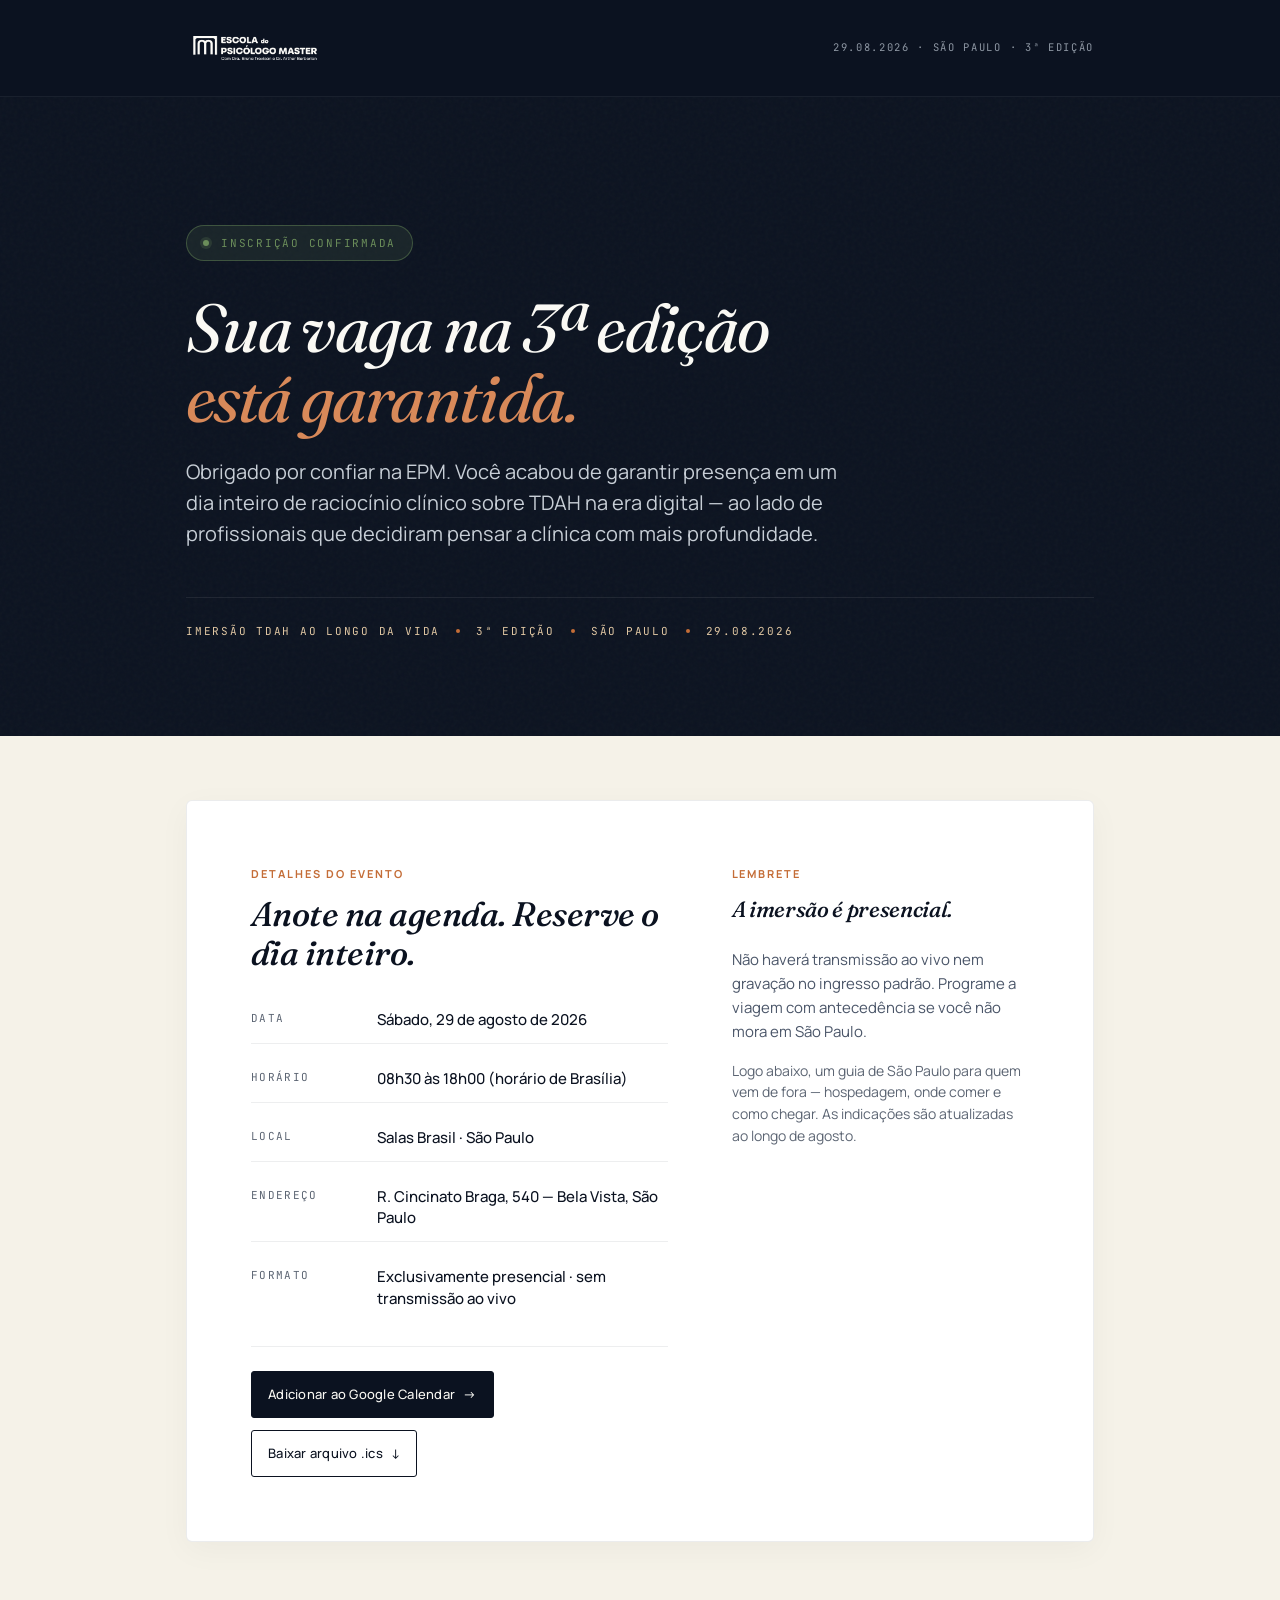
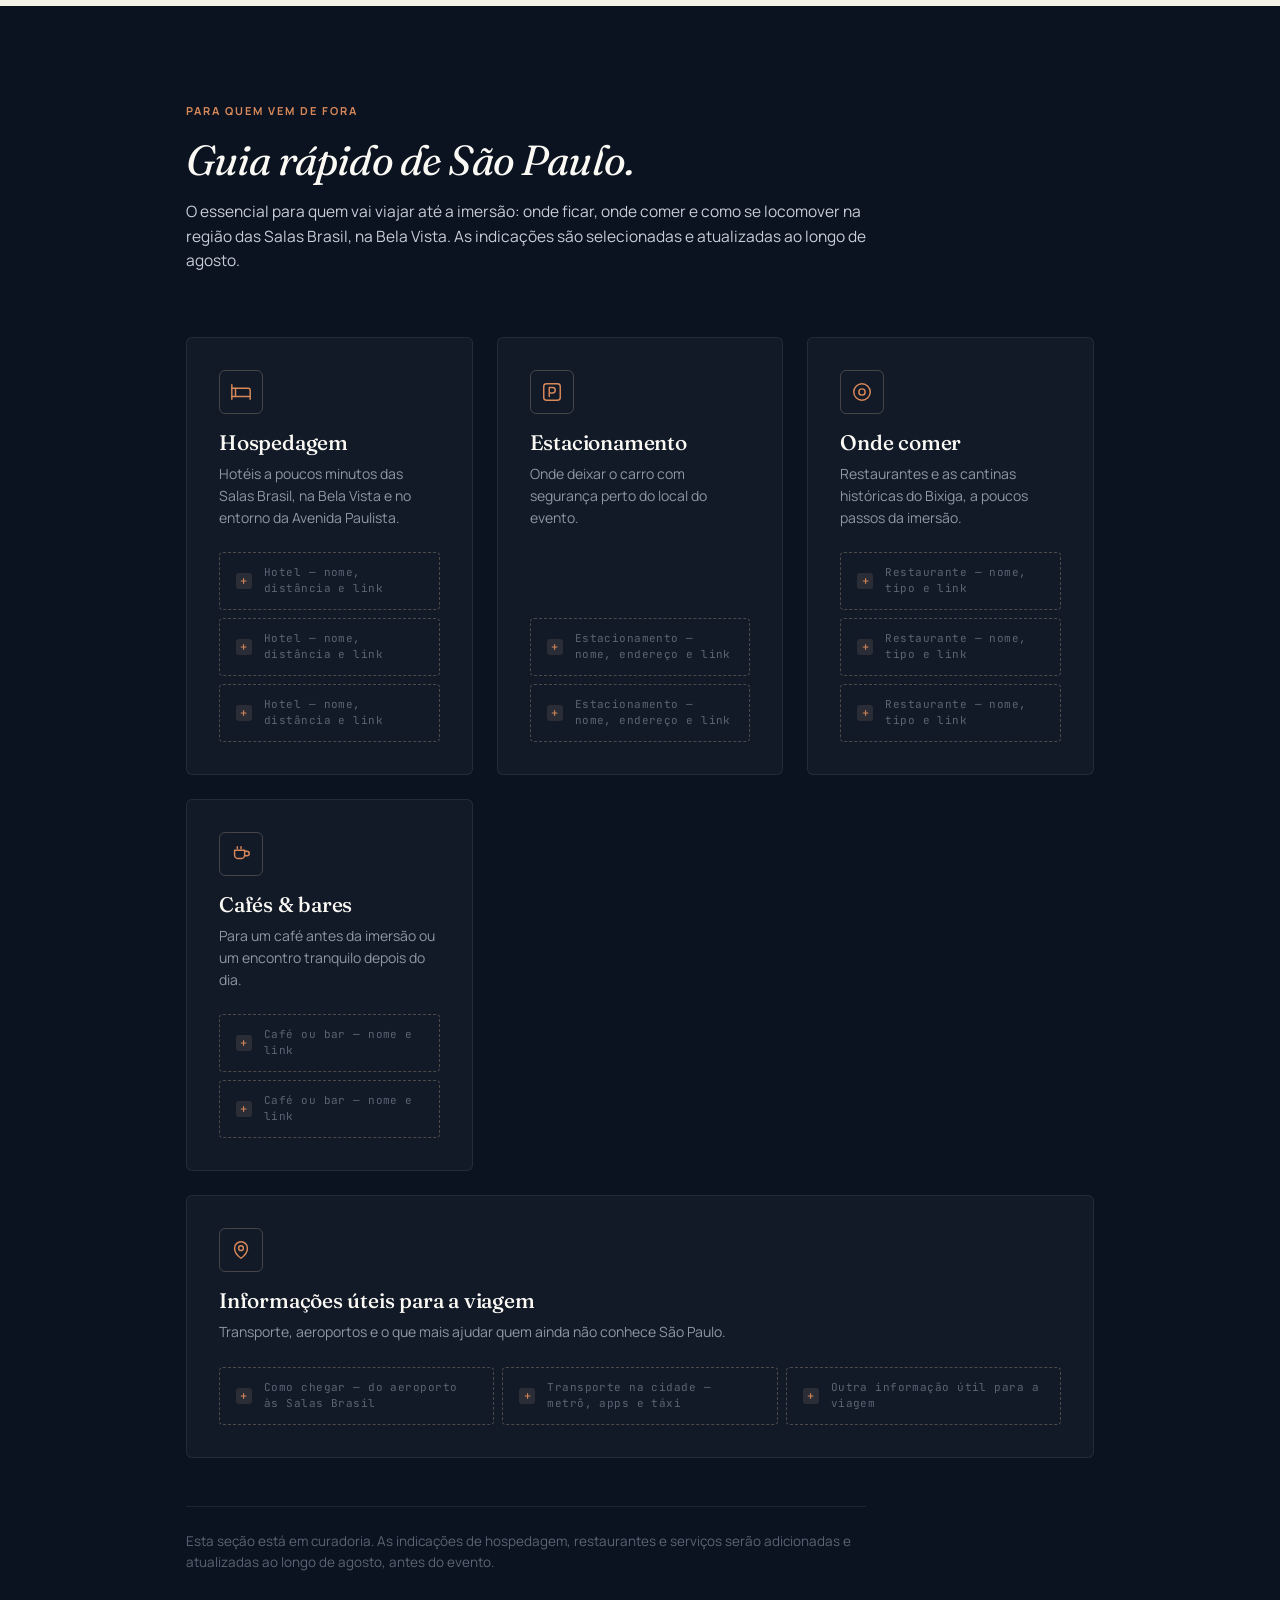
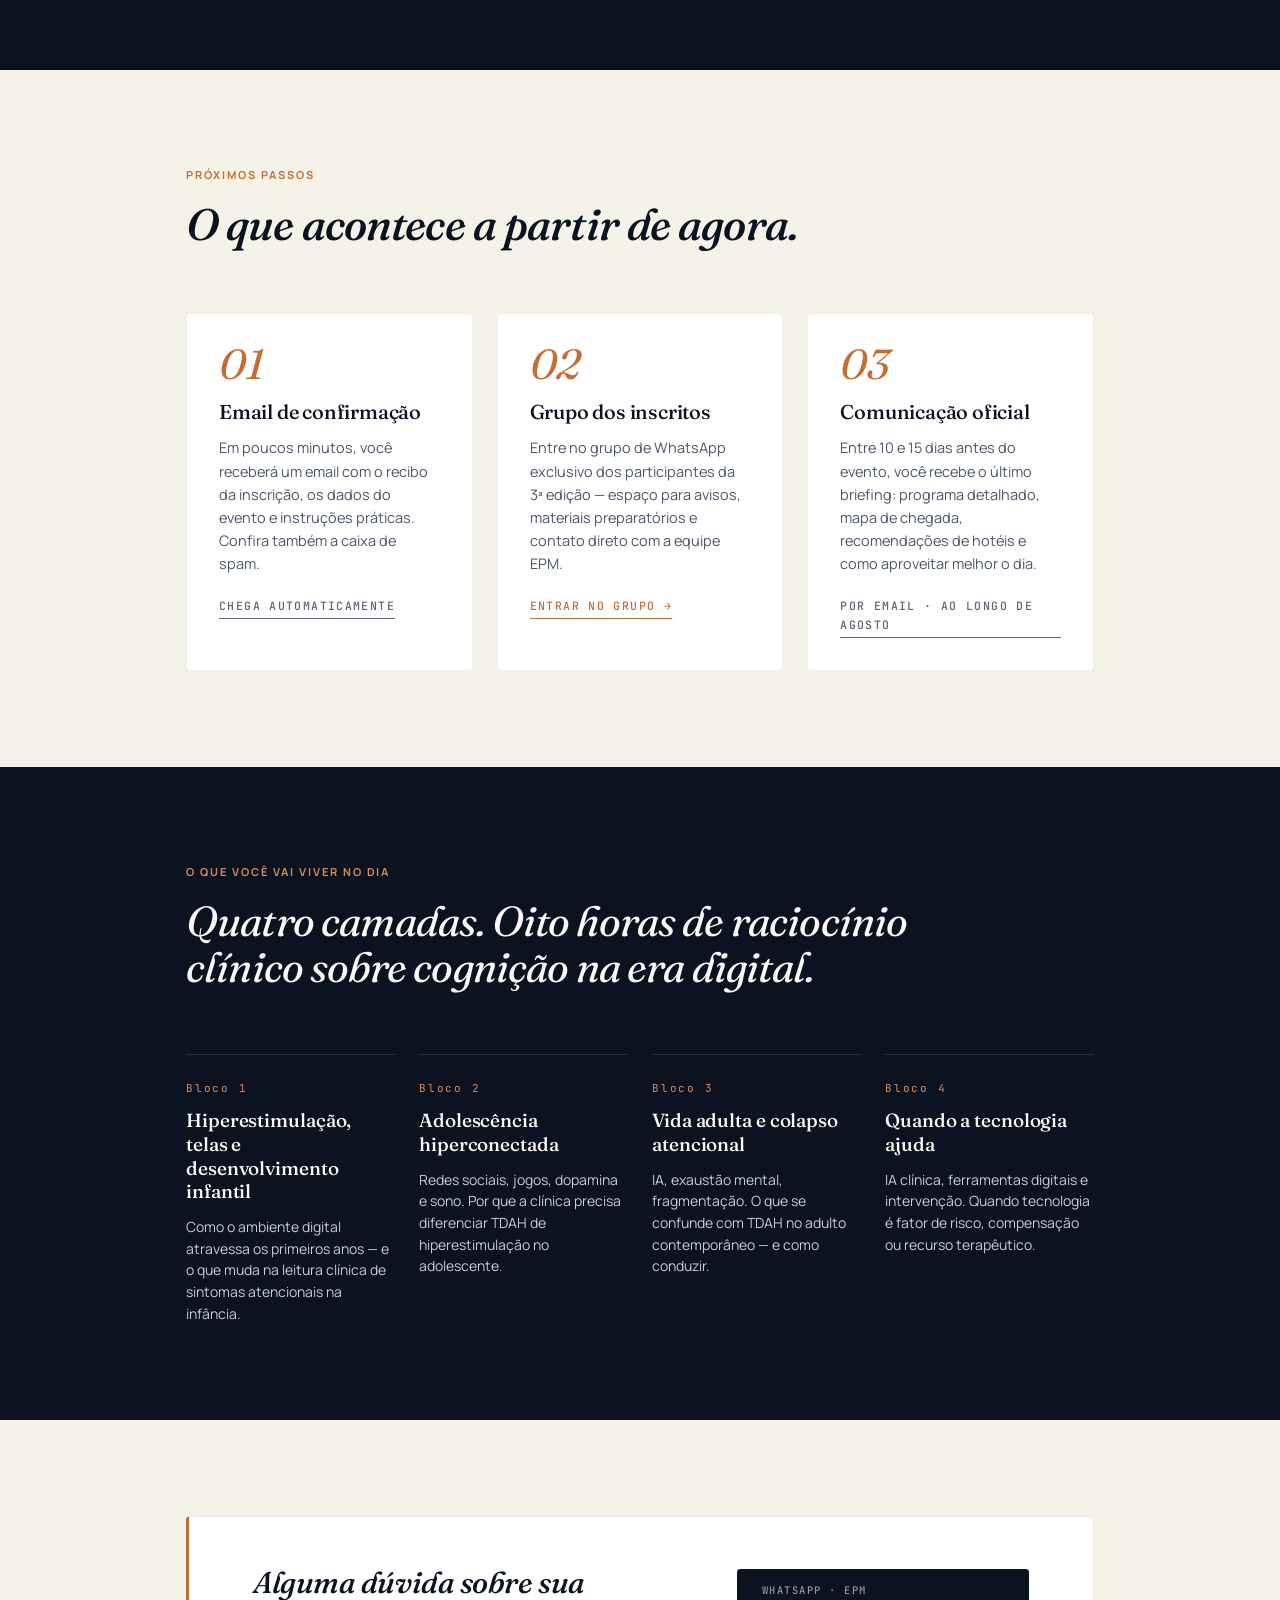
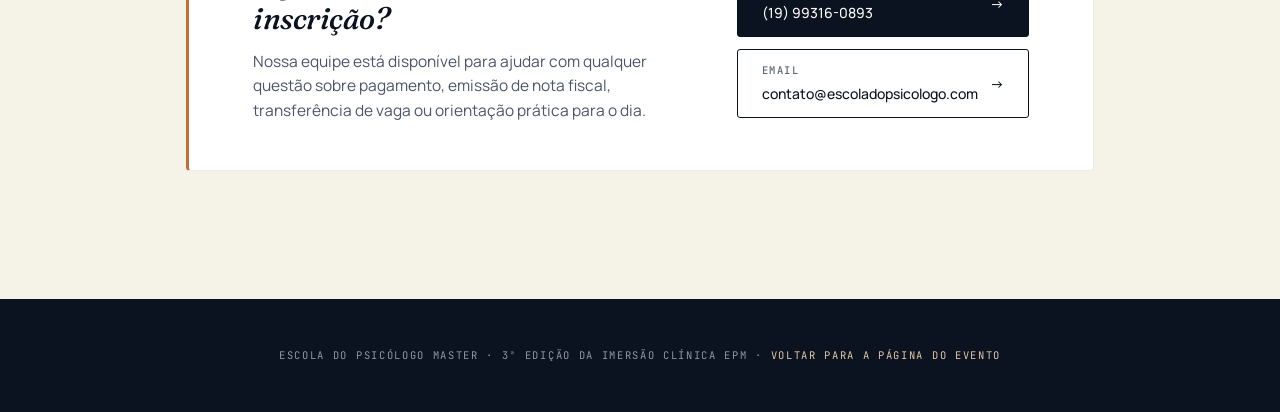
==== commit 9073483a: "Aumenta o logo da Escola no cabecalho da pagina de obrigado (28px -> 48px)" ====
--- a/obrigado.html
+++ b/obrigado.html
@@ -99,7 +99,7 @@
   text-transform:uppercase;
   color:var(--areia);
 }
-.top-bar .brand img{height:28px;}
+.top-bar .brand img{height:48px;}
 .top-bar .event{
   font-family:var(--font-mono);
   font-size:10.5px;
